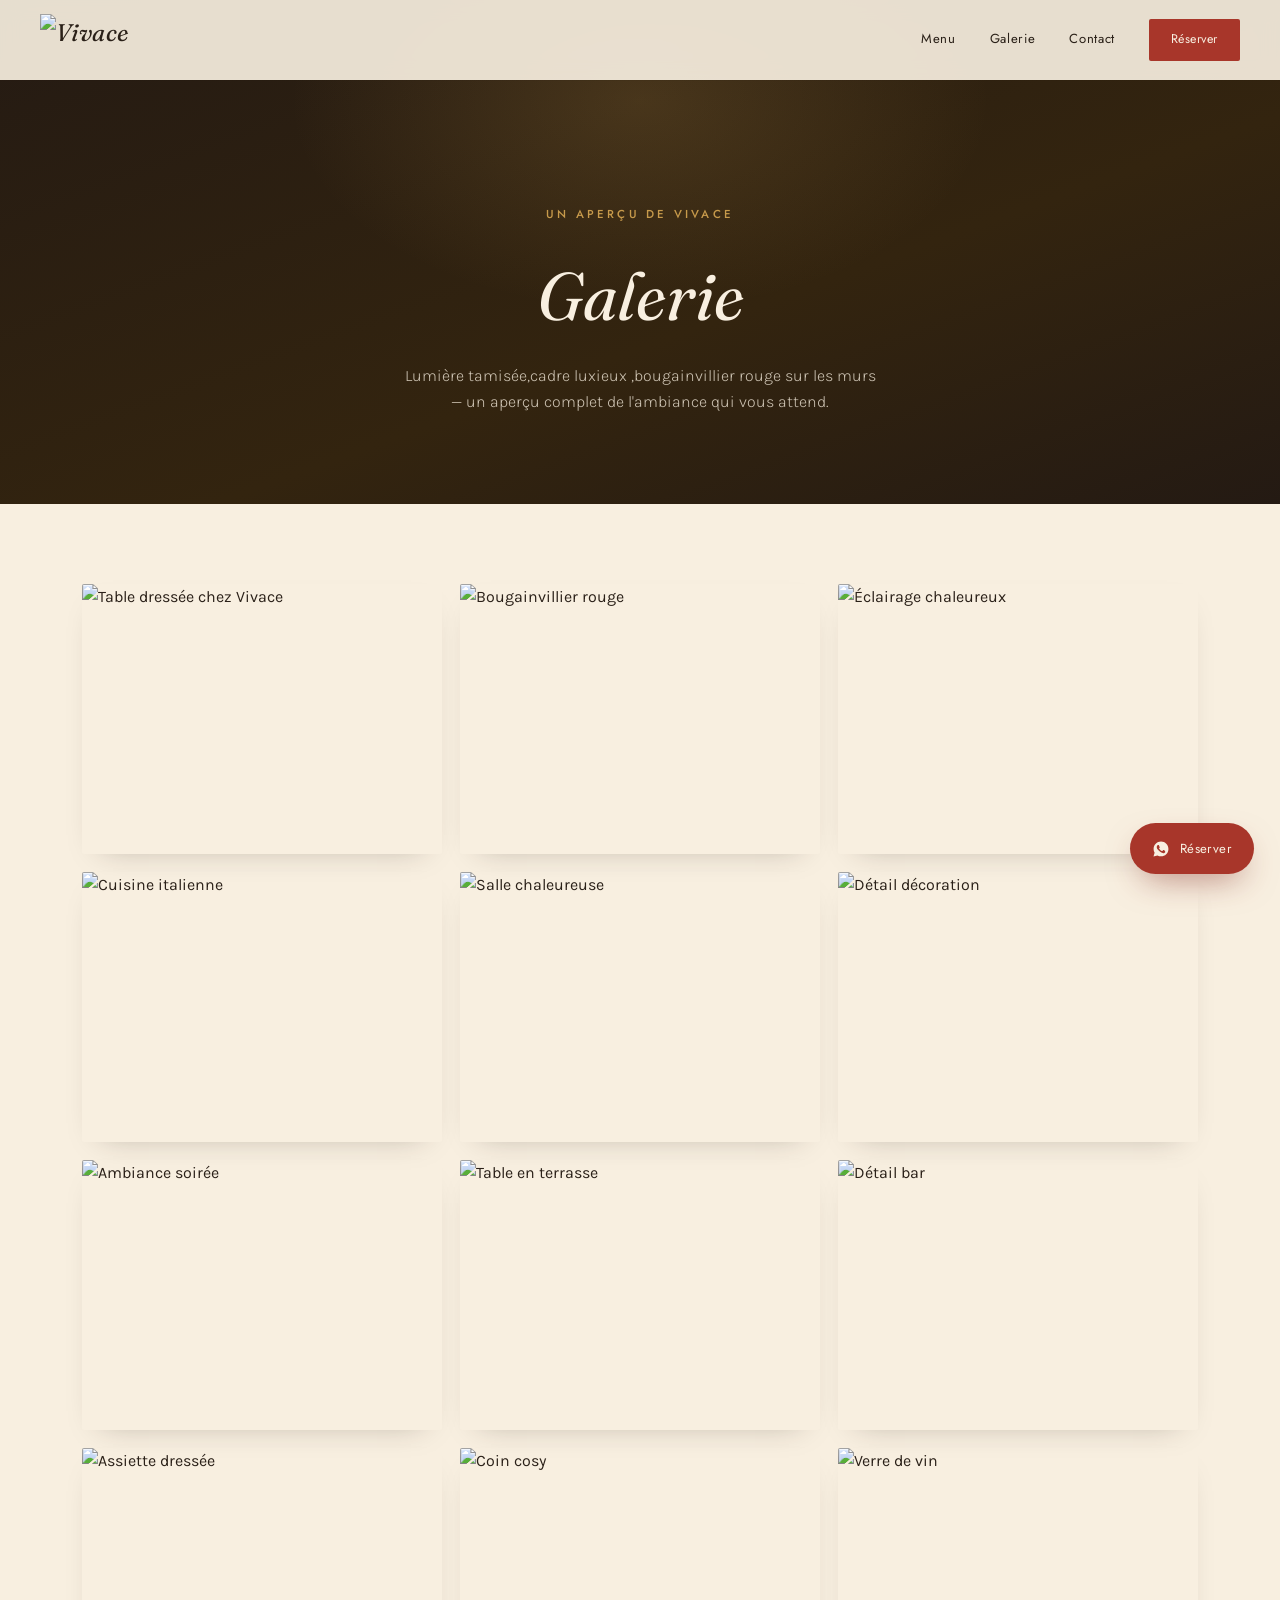
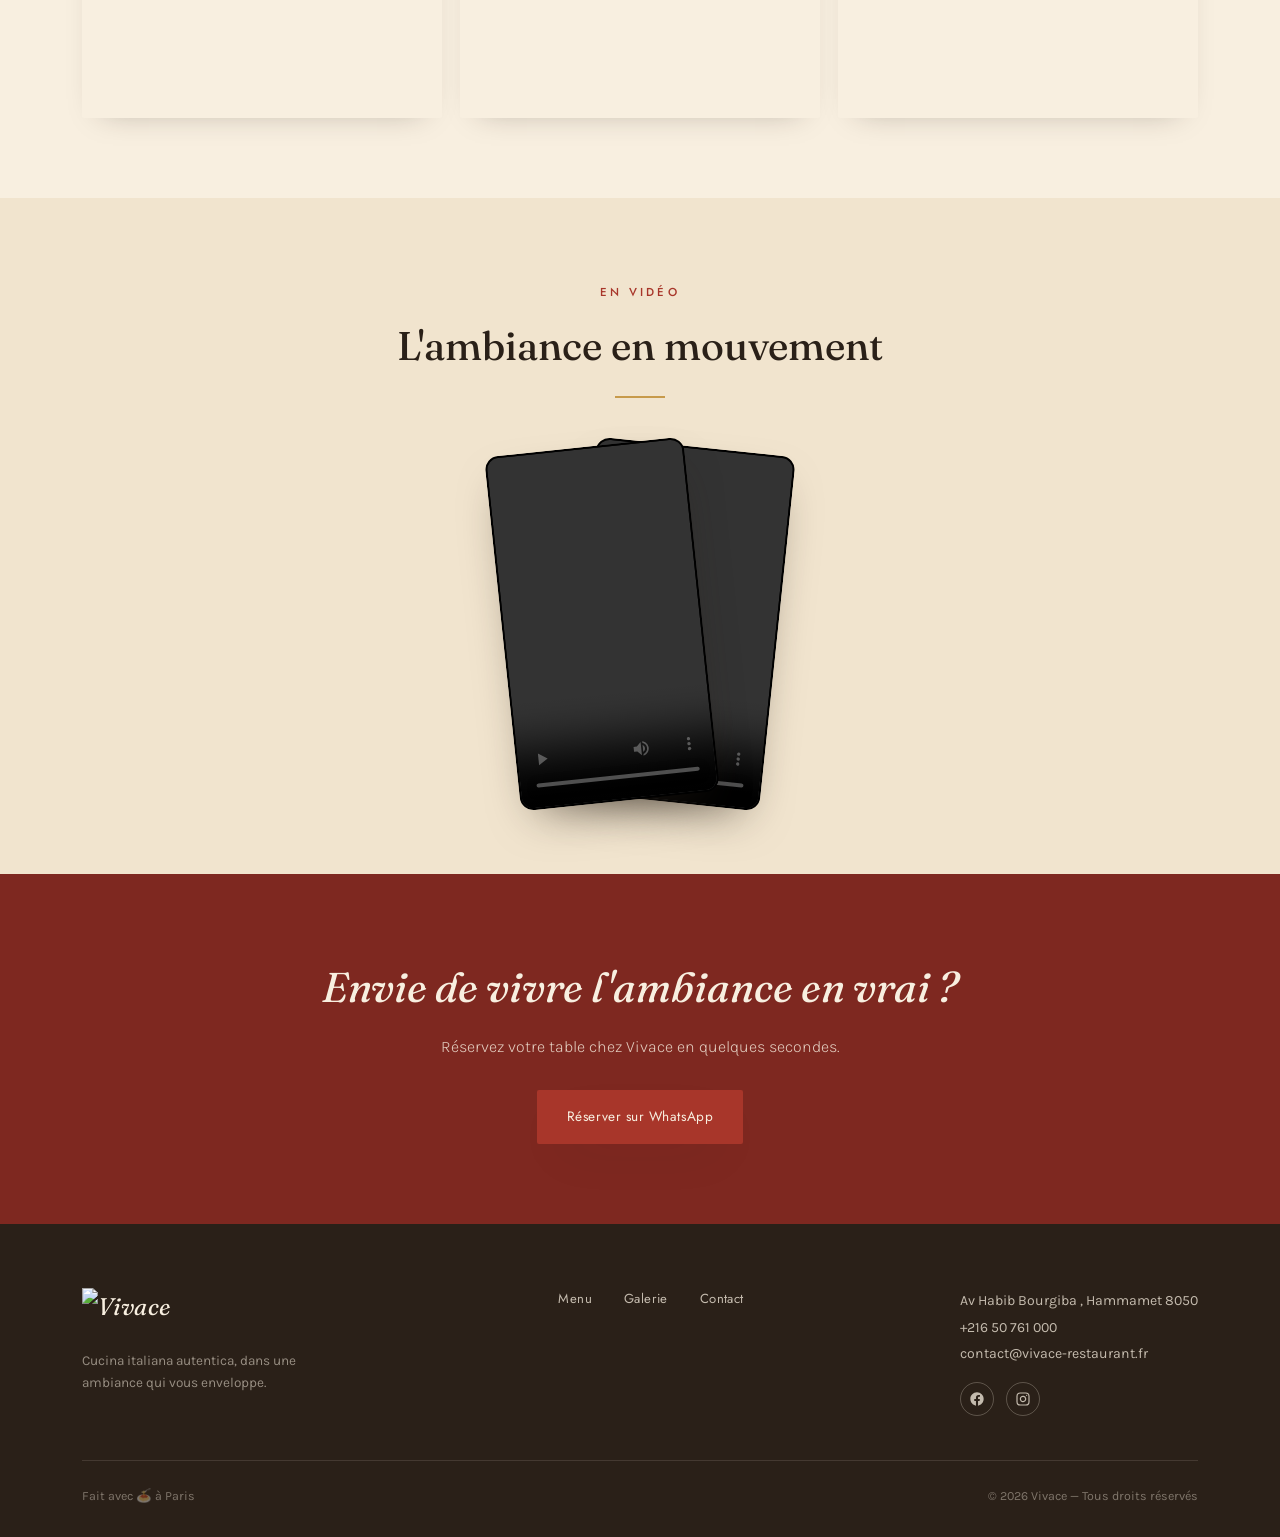
==== galerie.html @ 74b0c6d4 "fiest commit restaurant site" ====
<!DOCTYPE html>
<html lang="fr">
<head>
<meta charset="UTF-8">
<meta name="viewport" content="width=device-width, initial-scale=1.0">
<title>Galerie — Vivace | Ristorante Italiano</title>
<link rel="preconnect" href="https://fonts.googleapis.com">
<link rel="preconnect" href="https://fonts.gstatic.com" crossorigin>
<link href="https://fonts.googleapis.com/css2?family=Fraunces:ital,opsz,wght@0,9..144,300;0,9..144,450;0,9..144,600;1,9..144,400;1,9..144,500&family=Jost:wght@400;500&family=Karla:wght@400;500;700&display=swap" rel="stylesheet">
<link rel="stylesheet" href="styles.css">
</head>
<body>

<header id="siteHeader" class="scrolled">
  <a href="index.html" class="logo"><img src="vivace.png" alt="Vivace"></a>
  <nav class="links" id="navLinks">
    <a href="menu.html">Menu</a>
    <a href="index.html#galerie">Galerie</a>
    <a href="index.html#contact">Contact</a>
    <a href="https://wa.me/21650761000?text=Bonjour%2C%20je%20souhaite%20r%C3%A9server%20une%20table%20chez%20Vivace" class="btn nav-cta">Réserver</a>
  </nav>
  <button class="burger" id="burger" aria-label="Menu">☰</button>
</header>

<!-- ============ PAGE BANNER ============ -->
<section class="page-banner">
  <div class="wrap">
    <span class="eyebrow">Un aperçu de Vivace</span>
    <h1>Galerie</h1>
    <p>Lumière tamisée,cadre luxieux ,bougainvillier rouge sur les murs — un aperçu complet de l'ambiance qui vous attend.</p>
  </div>
</section>

<!-- ============ FULL GALLERY ============ -->
<section class="menu-section">
  <div class="wrap">
    <div class="full-gallery">
      <div class="g-item"><img src="photo1.jpg" alt="Table dressée chez Vivace"></div>
      <div class="g-item"><img src="photo2.jpg" alt="Bougainvillier rouge"></div>
      <div class="g-item"><img src="photo3.jpg" alt="Éclairage chaleureux"></div>
      <div class="g-item"><img src="photo4.jpg" alt="Cuisine italienne"></div>
      <div class="g-item"><img src="photo5.jpg" alt="Salle chaleureuse"></div>
      <div class="g-item"><img src="photo6.jpg" alt="Détail décoration"></div>
      <div class="g-item"><img src="photo7.jpg" alt="Ambiance soirée"></div>
      <div class="g-item"><img src="photo8.jpg" alt="Table en terrasse"></div>
      <div class="g-item"><img src="photo9.jpg" alt="Détail bar"></div>
      <div class="g-item"><img src="photo10.png" alt="Assiette dressée"></div>
      <div class="g-item"><img src="photo 11.png" alt="Coin cosy"></div>
      <div class="g-item"><img src="photo12.jpg" alt="Verre de vin"></div>
    </div>
  </div>
</section>

<!-- ============ VIDEOS ============ -->
<section class="menu-section" style="background:var(--creme-soft);">
  <div class="wrap">
    <div class="menu-section-head">
      <span class="eyebrow">En vidéo</span>
      <h2 class="serif">L'ambiance en mouvement</h2>
      <div class="divider"></div>
    </div>
    <div class="video-grid">
      <div class="video-card">
        <video src="video1.mp4" controls playsinline></video>
      </div>
      <div class="video-card">
        <video src="video2.mp4" controls playsinline></video>
      </div>
    </div>
  </div>
</section>

<!-- ============ CTA BAND ============ -->
<section class="menu-cta-band">
  <div class="wrap">
    <h2>Envie de vivre l'ambiance en vrai ?</h2>
    <p>Réservez votre table chez Vivace en quelques secondes.</p>
    <a href="https://wa.me/21650761000?text=Bonjour%2C%20je%20souhaite%20r%C3%A9server%20une%20table%20chez%20Vivace" class="btn btn-primary">Réserver sur WhatsApp</a>
  </div>
</section>

<!-- ============ FOOTER ============ -->
<footer>
  <div class="wrap">
    <div class="foot-top">
      <div>
        <a href="index.html" class="logo"><img src="vivace.png" alt="Vivace"></a>
        <p style="margin-top:14px; max-width:260px; font-size:0.85rem; opacity:0.7;">Cucina italiana autentica, dans une ambiance qui vous enveloppe.</p>
      </div>
      <nav class="foot-nav">
        <a href="menu.html">Menu</a>
        <a href="index.html#galerie">Galerie</a>
        <a href="index.html#contact">Contact</a>
      </nav>
      <div class="foot-contact">
        Av Habib Bourgiba , Hammamet 8050<br>
        +216 50 761 000<br>
        contact@vivace-restaurant.fr
        <div class="foot-social">
          <a href="https://www.facebook.com/profile.php?id=61591700709214&sk=about" target="_blank" rel="noopener" aria-label="Vivace sur Facebook">
            <svg viewBox="0 0 24 24" fill="currentColor"><path d="M22 12.06C22 6.51 17.52 2 12 2S2 6.51 2 12.06c0 5 3.66 9.15 8.44 9.94v-7.03H7.9v-2.91h2.54V9.85c0-2.5 1.49-3.89 3.77-3.89 1.09 0 2.23.2 2.23.2v2.46h-1.26c-1.24 0-1.63.77-1.63 1.56v1.88h2.78l-.44 2.91h-2.34V22c4.78-.79 8.44-4.94 8.44-9.94z"/></svg>
          </a>
          <a href="https://www.instagram.com/vivace_26?igsi=MW9xc2ZxYXVmOWd2ag%3D%3D" target="_blank" rel="noopener" aria-label="Vivace sur Instagram">
            <svg viewBox="0 0 24 24" fill="none" stroke="currentColor" stroke-width="1.8" stroke-linecap="round" stroke-linejoin="round"><rect x="3" y="3" width="18" height="18" rx="5" ry="5"></rect><path d="M16 11.37A4 4 0 1 1 12.63 8 4 4 0 0 1 16 11.37z"></path><line x1="17.5" y1="6.5" x2="17.51" y2="6.5"></line></svg>
          </a>
        </div>
      </div>
    </div>
    <div class="foot-bottom">
      <span>Fait avec 🍝 à Paris</span>
      <span>© 2026 Vivace — Tous droits réservés</span>
    </div>
  </div>
</footer>

<!-- ============ STICKY WHATSAPP ============ -->
<a href="https://wa.me/21650761000?text=Bonjour%2C%20je%20souhaite%20r%C3%A9server%20une%20table%20chez%20Vivace" class="wa-float" target="_blank">
  <svg viewBox="0 0 24 24" fill="currentColor"><path d="M12.04 2C6.58 2 2.13 6.45 2.13 11.91c0 1.75.46 3.45 1.32 4.95L2 22l5.29-1.39c1.44.79 3.06 1.2 4.71 1.2h.01c5.46 0 9.9-4.45 9.9-9.91C21.91 6.45 17.5 2 12.04 2zm5.8 14.15c-.24.68-1.4 1.31-1.94 1.39-.5.08-1.12.11-1.81-.11-.42-.13-.95-.31-1.64-.6-2.88-1.24-4.76-4.15-4.9-4.34-.14-.19-1.17-1.56-1.17-2.97 0-1.41.74-2.11 1-2.4.26-.29.57-.36.76-.36h.55c.18 0 .42-.02.65.5.24.55.82 1.94.89 2.08.07.14.11.31.02.5-.09.19-.14.31-.28.48-.14.17-.29.37-.42.5-.14.14-.28.29-.12.57.16.28.72 1.19 1.55 1.92 1.06.95 1.96 1.24 2.24 1.38.28.14.44.12.6-.07.16-.19.68-.79.86-1.06.18-.28.36-.23.6-.14.24.09 1.53.72 1.79.85.26.14.43.2.5.31.06.13.06.71-.18 1.39z"/></svg>
  Réserver
</a>

<script>
  const burger = document.getElementById('burger');
  const navLinks = document.getElementById('navLinks');
  burger.addEventListener('click', () => navLinks.classList.toggle('open'));
  navLinks.querySelectorAll('a').forEach(a => a.addEventListener('click', () => navLinks.classList.remove('open')));
</script>

</body>
</html>
---- styles.css ----
:root{
  --rouge: #A8362A;
  --rouge-deep: #7E2820;
  --creme: #F8EFE0;
  --creme-soft: #F1E4CE;
  --mousse: #565626;
  --mousse-deep: #3A3A18;
  --encre: #2A2018;
  --or: #C79A4B;
  --shadow: 0 20px 50px -25px rgba(42,32,24,0.45);
  --radius: 2px;
}

*{box-sizing:border-box; margin:0; padding:0;}
html{scroll-behavior:smooth;}
body{
  font-family:'Karla', sans-serif;
  background:var(--creme);
  color:var(--encre);
  line-height:1.6;
  overflow-x:hidden;
}
img{max-width:100%; display:block;}
a{text-decoration:none; color:inherit;}
.eyebrow{
  font-family:'Jost', sans-serif;
  font-size:0.72rem;
  letter-spacing:0.28em;
  text-transform:uppercase;
  font-weight:500;
}
h1,h2,h3,.serif{ font-family:'Fraunces', serif; font-weight:450; }
.wrap{ max-width:1180px; margin:0 auto; padding:0 32px; }

/* ---------- Buttons ---------- */
.btn{
  display:inline-flex; align-items:center; gap:10px;
  padding:16px 30px;
  font-family:'Jost', sans-serif;
  font-size:0.85rem;
  letter-spacing:0.04em;
  border-radius:var(--radius);
  transition:transform .35s ease, box-shadow .35s ease, background .35s ease;
  white-space:nowrap;
}
.btn-primary{
  background:var(--rouge);
  color:var(--creme);
  box-shadow:var(--shadow);
}
.btn-primary:hover{ background:var(--rouge-deep); transform:translateY(-2px); }
.btn-outline{
  border:1px solid rgba(248,239,224,0.55);
  color:var(--creme);
}
.btn-outline:hover{ background:rgba(248,239,224,0.12); border-color:var(--creme); }
.btn-outline.dark{ border-color:rgba(42,32,24,0.35); color:var(--encre); }
.btn-outline.dark:hover{ background:rgba(42,32,24,0.06); }
.ambiance .btn-outline.dark{
  border-color:rgba(199,154,75,0.65);
  color:var(--creme);
}
.ambiance .btn-outline.dark:hover{
  background:rgba(199,154,75,0.14);
  border-color:var(--or);
  box-shadow:0 0 20px rgba(199,154,75,0.35);
  transform:translateY(-2px);
}

/* ---------- Nav ---------- */
header{
  position:fixed; top:0; left:0; right:0; z-index:100;
  display:flex; align-items:center; justify-content:space-between;
  padding:22px 40px;
  transition:background .4s ease, padding .4s ease;
}
header.scrolled{
  background:rgba(248,239,224,0.92);
  backdrop-filter:blur(10px);
  padding:14px 40px;
  box-shadow:0 1px 0 rgba(42,32,24,0.08);
}
.logo{
  font-family:'Fraunces', serif; font-style:italic; font-size:1.5rem;
  color:var(--creme); letter-spacing:0.02em;
  transition:color .4s ease;
  display:flex; align-items:center;
}
.logo img{
  height:52px; width:auto; max-width:180px; display:block;
  transition:filter .4s ease;
}
.logo:hover img{
  filter:drop-shadow(0 0 6px rgba(199,154,75,0.85)) drop-shadow(0 0 16px rgba(199,154,75,0.55));
}
footer .logo img{ height:48px; max-width:180px; }
header.scrolled .logo{ color:var(--encre); }
nav.links{ display:flex; gap:34px; align-items:center; }
nav.links a:not(.btn){
  font-family:'Jost', sans-serif; font-size:0.82rem; letter-spacing:0.05em;
  color:var(--creme); position:relative; padding-bottom:4px;
  transition:color .4s ease;
}
header.scrolled nav.links a:not(.btn){ color:var(--encre); }
nav.links a:not(.btn)::after{
  content:''; position:absolute; left:0; bottom:0; width:0; height:1px;
  background:currentColor; transition:width .3s ease;
}
nav.links a:not(.btn):hover::after{ width:100%; }
.nav-cta{
  background:var(--rouge); color:var(--creme) !important;
  padding:11px 22px; border-radius:var(--radius); font-size:0.78rem !important;
}
.nav-cta::after{ display:none; }
.burger{ display:none; }

/* ---------- Hero ---------- */
.hero{
  position:relative; height:100vh; min-height:640px;
  display:flex; align-items:center; justify-content:center;
  overflow:hidden;
}
.hero video, .hero .video-fallback{
  position:absolute; inset:0; width:100%; height:100%; object-fit:cover;
}
.hero .video-fallback{
  background:
    radial-gradient(ellipse at 30% 30%, rgba(199,154,75,0.25), transparent 55%),
    linear-gradient(120deg, #241a13, #382519 55%, #241a13);
}

/* ---------- Pasta pan animation ---------- */
.pasta-scene{
  position:absolute; inset:0; display:flex; align-items:center; justify-content:center;
  overflow:hidden;
}
.pasta-scene svg{
  width:min(115vh, 148vw); height:min(115vh, 148vw);
  filter:drop-shadow(0 40px 70px rgba(0,0,0,0.55));
}
.pan-toss{ transform-origin:50% 52%; animation:panToss 3.6s ease-in-out infinite; }
@keyframes panToss{
  0%,100%{ transform:rotate(0deg) translateY(0); }
  25%{ transform:rotate(-1.1deg) translateY(-3px); }
  50%{ transform:rotate(0.4deg) translateY(1px); }
  75%{ transform:rotate(-0.6deg) translateY(-2px); }
}
.sauce-swirl{ transform-origin:50% 50%; animation:sauceSpin 18s linear infinite; }
@keyframes sauceSpin{ from{ transform:rotate(0deg);} to{ transform:rotate(360deg);} }
.noodle{ transform-origin:50% 50%; }
.noodle-1{ animation:noodleDrift 4.2s ease-in-out infinite; }
.noodle-2{ animation:noodleDrift 4.8s ease-in-out infinite reverse; }
.noodle-3{ animation:noodleDrift 5.4s ease-in-out infinite; }
.noodle-4{ animation:noodleDrift 4s ease-in-out infinite reverse; }
@keyframes noodleDrift{
  0%,100%{ transform:translate(0,0) rotate(0deg); }
  50%{ transform:translate(2px,-3px) rotate(2deg); }
}
.basil{ animation:basilSway 3.2s ease-in-out infinite; transform-origin:center; }
@keyframes basilSway{ 0%,100%{ transform:rotate(0deg);} 50%{ transform:rotate(4deg);} }
.steam{ opacity:0; animation:steamRise 3.6s ease-in infinite; }
.steam-a{ animation-delay:0s; }
.steam-b{ animation-delay:1.1s; }
.steam-c{ animation-delay:2.2s; }
.steam-d{ animation-delay:0.6s; }
@keyframes steamRise{
  0%{ opacity:0; transform:translateY(0) scale(1); }
  15%{ opacity:0.5; }
  75%{ opacity:0.22; }
  100%{ opacity:0; transform:translateY(-120px) scale(1.5); }
}
.steam-glow{ animation:steamGlowPulse 3.6s ease-in-out infinite; }
@keyframes steamGlowPulse{ 0%,100%{ opacity:0.5;} 50%{ opacity:0.85;} }
.grain{
  position:absolute; inset:0;
  background-image:url("data:image/svg+xml,%3Csvg xmlns='http://www.w3.org/2000/svg' width='140' height='140'%3E%3Cfilter id='n'%3E%3CfeTurbulence type='fractalNoise' baseFrequency='0.9' numOctaves='2' stitchTiles='stitch'/%3E%3C/filter%3E%3Crect width='100%25' height='100%25' filter='url(%23n)' opacity='0.35'/%3E%3C/svg%3E");
  opacity:0.18; mix-blend-mode:overlay; pointer-events:none;
  animation:grain 1.4s steps(4) infinite;
}
@keyframes grain{
  0%,100%{ transform:translate(0,0); } 25%{ transform:translate(-1%,1%); }
  50%{ transform:translate(1%,-1%); } 75%{ transform:translate(-1%,-1%); }
}
.hero-overlay{
  position:absolute; inset:0;
  background:linear-gradient(180deg, rgba(42,32,24,0.55) 0%, rgba(42,32,24,0.35) 40%, rgba(42,32,24,0.75) 100%);
}
.glow{
  position:absolute; inset:0; pointer-events:none;
  background:radial-gradient(600px 400px at 50% 45%, rgba(199,154,75,0.22), transparent 70%);
  animation:breathe 6s ease-in-out infinite;
}
@keyframes breathe{
  0%,100%{ opacity:0.6; } 50%{ opacity:1; }
}
.hero-content{
  position:relative; z-index:2; text-align:center; color:var(--creme);
  padding:0 24px; max-width:720px;
}
.hero-content .eyebrow{
  color:var(--or); margin-bottom:22px; display:inline-block;
  border-top:1px solid rgba(199,154,75,0.5); border-bottom:1px solid rgba(199,154,75,0.5);
  padding:8px 18px;
}
.hero-content h1{
  font-size:clamp(3.4rem, 9vw, 6.2rem);
  font-style:italic; font-weight:400;
  line-height:0.95; margin-bottom:24px;
}
.hero-content p{
  font-size:1.08rem; font-weight:300; color:rgba(248,239,224,0.88);
  margin-bottom:38px; max-width:480px; margin-left:auto; margin-right:auto;
}
.hero-actions{ display:flex; gap:16px; justify-content:center; flex-wrap:wrap; }
.scroll-cue{
  position:absolute; bottom:34px; left:50%; transform:translateX(-50%);
  z-index:2; color:var(--creme); opacity:0.75;
  display:flex; flex-direction:column; align-items:center; gap:8px;
}
.scroll-cue .line{ width:1px; height:34px; background:currentColor; animation:pulseLine 2s ease-in-out infinite; }
@keyframes pulseLine{ 0%,100%{ opacity:0.3;} 50%{ opacity:1;} }

/* ---------- Section shell ---------- */
section{ padding:120px 0; position:relative; }
.reveal{ opacity:0; transform:translateY(28px); transition:opacity .9s ease, transform .9s ease; }
.reveal.in{ opacity:1; transform:translateY(0); }

.kicker{ color:var(--rouge); margin-bottom:16px; }
.kicker.on-dark{ color:var(--or); }
h2.section-title{ font-size:clamp(2rem, 4vw, 2.9rem); font-weight:450; max-width:640px; }

.vine-divider{ width:100%; display:flex; justify-content:center; margin:0; }
.vine-divider svg{ width:140px; height:34px; }

/* ---------- Intro ---------- */
.intro{
  display:grid; grid-template-columns:1.1fr 0.9fr; gap:80px; align-items:center;
}
.intro-text p{ font-size:1.18rem; font-weight:300; line-height:1.75; color:#4a3d30; margin-top:22px; }
.intro-rule{ width:64px; height:3px; background:var(--rouge); margin-top:26px; border-radius:2px; }
.intro-photo{
  position:relative; border-radius:var(--radius); overflow:hidden; box-shadow:var(--shadow);
  aspect-ratio:4/5;
}
.intro-photo img{ width:100%; height:100%; object-fit:cover; }

/* ---------- Dishes ---------- */
.dishes{ background:var(--creme-soft); }
.dishes-head{ display:flex; justify-content:space-between; align-items:flex-end; gap:24px; flex-wrap:wrap; margin-bottom:56px; }
.dishes-head p{ max-width:360px; color:#5a4c3c; font-size:1rem; }
.dish-grid{ display:grid; grid-template-columns:repeat(4,1fr); gap:26px; }
.dish-card{
  background:var(--creme); border-radius:var(--radius); overflow:hidden;
  box-shadow:0 12px 30px -18px rgba(42,32,24,0.35);
  transition:transform .4s ease, box-shadow .4s ease;
}
.dish-card:hover{ transform:translateY(-6px); box-shadow:0 22px 40px -18px rgba(42,32,24,0.4); }
.dish-card .ph{ aspect-ratio:1/1; overflow:hidden; }
.dish-card .ph img{ width:100%; height:100%; object-fit:cover; transition:transform .6s ease; }
.dish-card:hover .ph img{ transform:scale(1.06); }
.dish-card .info{ padding:20px 20px 24px; }
.dish-tag{
  font-family:'Jost'; font-size:0.66rem; letter-spacing:0.15em; text-transform:uppercase;
  color:var(--mousse); margin-bottom:8px; display:block;
}
.dish-card h3{ font-size:1.25rem; font-weight:500; margin-bottom:6px; }
.dish-card .desc{ font-size:0.88rem; color:#6b5c4b; font-weight:300; margin-bottom:10px; }
.dish-price{ font-family:'Jost'; font-size:0.85rem; color:var(--rouge); }
.dishes-more{ margin-top:44px; text-align:center; }
.dishes-more a{
  font-family:'Jost'; font-size:0.9rem; letter-spacing:0.03em; color:var(--rouge);
  border-bottom:1px solid var(--rouge); padding-bottom:4px;
}

/* ---------- Ambiance ---------- */
.ambiance{ background:var(--mousse-deep); color:var(--creme); }
.amb-head{ text-align:center; max-width:600px; margin:0 auto 56px; }
.amb-head p{ color:rgba(248,239,224,0.8); font-weight:300; margin-top:14px; font-size:1.05rem; }
.amb-grid{
  display:grid; grid-template-columns:repeat(6,1fr); grid-auto-rows:110px; gap:14px;
}
.amb-grid .cell{ border-radius:var(--radius); overflow:hidden; width:100%; height:100%; }
.amb-grid .cell img{ width:100%; height:100%; object-fit:cover; filter:saturate(1.05) contrast(1.02); transition:transform .6s ease; }
.amb-grid .cell:hover img{ transform:scale(1.08); }
.c1 { grid-column: 1 / 3; grid-row: 1 / 3; }
.c2 { grid-column: 3 / 5; grid-row: 1 / 2; }
.c3 { grid-column: 5 / 7; grid-row: 1 / 2; }
.c4 { grid-column: 3 / 4; grid-row: 2 / 3; }
.c5 { grid-column: 4 / 6; grid-row: 2 / 3; }
.c6 { grid-column: 6 / 7; grid-row: 2 / 3; }

/* ---------- Story teaser ---------- */
.story{ display:grid; grid-template-columns:0.55fr 1fr; gap:64px; align-items:center; }
.story-photo{
  width:180px; height:180px; border-radius:50%; overflow:hidden; box-shadow:var(--shadow);
  border:6px solid var(--creme-soft);
}
.story-photo img{ width:100%; height:100%; object-fit:cover; }
blockquote{
  font-family:'Fraunces'; font-style:italic; font-weight:400;
  font-size:clamp(1.4rem, 2.6vw, 1.9rem); line-height:1.5; color:var(--encre);
}
blockquote::before{ content:'"'; color:var(--rouge); }
blockquote::after{ content:'"'; color:var(--rouge); }
.story cite{ display:block; margin-top:20px; font-style:normal; font-family:'Jost'; font-size:0.82rem; letter-spacing:0.04em; color:#6b5c4b; }
.story-cta{ margin-top:26px; }

/* ---------- Testimonials ---------- */
.testimonials{ background:var(--creme-soft); }
.t-grid{ display:grid; grid-template-columns:repeat(3,1fr); gap:26px; }
.t-card{
  background:var(--creme); padding:32px 28px; border-radius:var(--radius);
  box-shadow:0 12px 30px -20px rgba(42,32,24,0.3);
}
.t-card .mark{ font-family:'Fraunces'; font-style:italic; font-size:2.2rem; color:var(--rouge); line-height:0.5; display:block; margin-bottom:14px; }
.t-card p{ font-weight:300; font-size:0.98rem; color:#4a3d30; margin-bottom:16px; }
.t-stars{ color:var(--or); letter-spacing:2px; font-size:0.85rem; margin-bottom:6px; }
.t-name{ font-family:'Jost'; font-size:0.78rem; letter-spacing:0.03em; color:#6b5c4b; }

/* ---------- Location / final CTA ---------- */
.location{ background:var(--rouge-deep); color:var(--creme); }
.loc-grid{ display:grid; grid-template-columns:1fr 1fr; gap:70px; align-items:center; }
.loc-map{
  aspect-ratio:4/3; border-radius:var(--radius); overflow:hidden; box-shadow:var(--shadow);
  background:linear-gradient(135deg, #5a2a22, #3a1a15);
  display:flex; align-items:center; justify-content:center;
  color:rgba(248,239,224,0.5); font-family:'Jost'; font-size:0.85rem; letter-spacing:0.05em;
}
.loc-map a{ display:block; width:100%; height:100%; }
.loc-map img{ width:100%; height:100%; object-fit:cover; display:block; transition:transform .5s ease; }
.loc-map a:hover img{ transform:scale(1.05); }
.hours-list{ margin:24px 0 32px; }
.hours-list div{
  display:flex; justify-content:space-between; padding:10px 0;
  border-bottom:1px solid rgba(248,239,224,0.15); font-size:0.95rem; max-width:340px;
}
.loc-addr{ font-weight:300; opacity:0.9; margin-bottom:4px; }

/* ---------- Footer ---------- */
footer{ background:var(--encre); color:rgba(248,239,224,0.75); padding:64px 0 30px; }
.foot-top{ display:flex; justify-content:space-between; flex-wrap:wrap; gap:40px; padding-bottom:44px; border-bottom:1px solid rgba(248,239,224,0.12); }
footer .logo{ color:var(--creme); }
.foot-nav{ display:flex; gap:32px; flex-wrap:wrap; }
.foot-nav a{ font-family:'Jost'; font-size:0.82rem; letter-spacing:0.03em; }
.foot-nav a:hover{ color:var(--or); }
.foot-contact{ font-size:0.88rem; line-height:1.9; }
.foot-social{ display:flex; gap:12px; margin-top:14px; }
.foot-social a{
  display:inline-flex; align-items:center; justify-content:center;
  width:34px; height:34px; border-radius:50%;
  border:1px solid rgba(248,239,224,0.25);
  color:rgba(248,239,224,0.75);
  transition:all .3s ease;
}
.foot-social a:hover{
  color:var(--creme); border-color:var(--or);
  background:rgba(199,154,75,0.14); transform:translateY(-2px);
}
.foot-social svg{ width:16px; height:16px; }
.foot-bottom{ display:flex; justify-content:space-between; align-items:center; padding-top:26px; font-size:0.78rem; opacity:0.55; flex-wrap:wrap; gap:10px; }

/* ---------- Sticky WhatsApp ---------- */
.wa-float{
  position:fixed; bottom:26px; right:26px; z-index:200;
  display:flex; align-items:center; gap:10px;
  background:var(--rouge); color:var(--creme); padding:15px 22px;
  border-radius:40px; box-shadow:0 14px 34px -12px rgba(126,40,32,0.6);
  font-family:'Jost'; font-size:0.82rem; letter-spacing:0.03em;
  transition:transform .3s ease, background .3s ease;
}
.wa-float:hover{ transform:translateY(-3px); background:var(--rouge-deep); }
.wa-float svg{ width:18px; height:18px; flex-shrink:0; }

/* ---------- Responsive ---------- */
@media (max-width:980px){
  .intro, .story, .loc-grid{ grid-template-columns:1fr; gap:40px; }
  .story-photo{ margin:0 auto; }
  .story{ text-align:center; }
  .dish-grid{ grid-template-columns:repeat(2,1fr); }
  .t-grid{ grid-template-columns:1fr; }
  .amb-grid{ grid-template-columns:repeat(3,1fr); grid-auto-rows:100px; }
  .c1{ grid-column:1/3; grid-row:1/3; } .c2{ grid-column:3/4; grid-row:1/2; }
  .c3{ grid-column:3/4; grid-row:2/3; } .c4{ grid-column:1/2; grid-row:3/4; }
  .c5{ grid-column:2/4; grid-row:3/4; } .c6,.c7{ display:none; }
}
@media (max-width:720px){
  nav.links{ position:fixed; top:0; right:0; height:100vh; width:78%; max-width:320px;
    background:var(--encre); flex-direction:column; justify-content:center; gap:30px;
    transform:translateX(100%); transition:transform .4s ease; padding:40px; }
  nav.links.open{ transform:translateX(0); }
  nav.links a:not(.btn){ color:var(--creme); font-size:1rem; }
  header.scrolled nav.links a:not(.btn){ color:var(--creme); }
  .burger{ display:block; z-index:110; background:none; border:0; color:var(--creme); font-size:1.6rem; cursor:pointer; }
  header.scrolled .burger{ color:var(--encre); }
  .dish-grid{ grid-template-columns:1fr 1fr; }
  section{ padding:80px 0; }
  .wrap{ padding:0 22px; }
}

/* ---------- Menu page ---------- */
.page-banner{
  position:relative; padding:200px 0 90px; text-align:center;
  background:linear-gradient(160deg, #241a13, #33240f 60%, #241a13);
  color:var(--creme);
}
.page-banner::before{
  content:''; position:absolute; inset:0;
  background:radial-gradient(500px 300px at 50% 20%, rgba(199,154,75,0.18), transparent 70%);
}
.page-banner .eyebrow{ color:var(--or); }
.page-banner h1{
  font-size:clamp(2.6rem, 6vw, 4.2rem); font-style:italic; font-weight:400; margin:16px 0 14px;
  position:relative;
}
.page-banner p{ color:rgba(248,239,224,0.78); font-weight:300; max-width:480px; margin:0 auto; position:relative; }

.menu-tabs{
  position:sticky; top:0; z-index:50; background:var(--creme);
  border-bottom:1px solid rgba(42,32,24,0.08);
  display:flex; justify-content:center; gap:8px; flex-wrap:wrap;
  padding:18px 24px; box-shadow:0 8px 24px -18px rgba(42,32,24,0.3);
}
.menu-tabs a{
  font-family:'Jost'; font-size:0.78rem; letter-spacing:0.06em; text-transform:uppercase;
  padding:9px 18px; border-radius:30px; color:#6b5c4b;
  border:1px solid transparent; transition:all .3s ease;
}
.menu-tabs a:hover{ color:var(--rouge); }
.menu-tabs a.active{ background:var(--rouge); color:var(--creme); }

.menu-section{ padding:80px 0; scroll-margin-top:100px; }
.menu-section:nth-child(even){ background:var(--creme-soft); }
.menu-section-head{ text-align:center; margin-bottom:56px; }
.menu-section-head .eyebrow{ color:var(--rouge); }
.menu-section-head h2{ font-size:clamp(1.8rem,3.4vw,2.5rem); margin-top:10px; }
.menu-section-head .divider{ width:50px; height:2px; background:var(--or); margin:18px auto 0; }

.menu-list{ max-width:760px; margin:0 auto; display:flex; flex-direction:column; gap:6px; }
.menu-item{
  display:flex; justify-content:space-between; align-items:baseline; gap:20px;
  padding:22px 8px; border-bottom:1px dashed rgba(42,32,24,0.15);
}
.menu-item-left{ max-width:520px; }
.menu-item-name{ font-family:'Fraunces'; font-size:1.2rem; font-weight:500; }
.menu-item-name .tag{
  font-family:'Jost'; font-size:0.6rem; letter-spacing:0.08em; text-transform:uppercase;
  color:var(--mousse); border:1px solid var(--mousse); border-radius:20px;
  padding:2px 8px; margin-left:10px; vertical-align:middle;
}
.menu-item-desc{ font-size:0.9rem; color:#6b5c4b; font-weight:300; margin-top:4px; }
.menu-item-price{
  font-family:'Jost'; font-size:1rem; color:var(--rouge); white-space:nowrap;
}

.menu-cta-band{
  background:var(--rouge-deep); color:var(--creme); text-align:center; padding:80px 0;
}
.menu-cta-band h2{ font-size:clamp(1.8rem,3.6vw,2.6rem); margin-bottom:14px; font-style:italic; }
.menu-cta-band p{ color:rgba(248,239,224,0.82); margin-bottom:30px; font-weight:300; }

@media (max-width:600px){
  .menu-item{ flex-direction:column; gap:4px; }
  .page-banner{ padding:150px 0 70px; }
  .menu-section{ scroll-margin-top:130px; }
}

/* ---------- Galerie page ---------- */
.full-gallery{
  display:grid; grid-template-columns:repeat(3,1fr); gap:18px;
}
.full-gallery .g-item{
  border-radius:var(--radius); overflow:hidden; aspect-ratio:4/3;
  box-shadow:0 12px 30px -20px rgba(42,32,24,0.35);
}
.full-gallery .g-item img{
  width:100%; height:100%; object-fit:cover; transition:transform .6s ease;
}
.full-gallery .g-item:hover img{ transform:scale(1.08); }
@media (max-width:900px){
  .full-gallery{ grid-template-columns:repeat(2,1fr); }
}
@media (max-width:560px){
  .full-gallery{ grid-template-columns:1fr; }
}

/* ---------- Videos ---------- */
.video-grid{
  position:relative;
  display:flex; justify-content:center; align-items:center;
  height:340px; max-width:100%; margin:0 auto;
}
.video-card{
  position:absolute;
  width: 200px; aspect-ratio:9/16;
  border-radius:14px; overflow:hidden; background:#000;
  box-shadow:0 20px 45px -18px rgba(42,32,24,0.55);
  border:2px solid transparent;
  transition:transform .4s ease, border-color .4s ease;
}
.video-card:nth-child(1){
  z-index:2;
  transform:translateX(-38px) rotate(-6deg);
}
.video-card:nth-child(2){
  z-index:1;
  transform:translateX(38px) rotate(6deg);
}
.video-card:hover{
  z-index:3;
  transform:translateY(-10px) scale(1.06) rotate(0deg);
  border-color:var(--or);
}
.video-card video{
  width:100%; height:100%; object-fit:cover; display:block;
}
@media (max-width:600px){
  .video-grid{ height:260px; }
  .video-card{ width:112px; }
  .video-card:nth-child(1){ transform:translateX(-26px) rotate(-6deg); }
  .video-card:nth-child(2){ transform:translateX(26px) rotate(6deg); }
}

/* ---------- Language Switcher ---------- */
.lang-switcher{
  position:relative;
  display:inline-flex;
  align-items:center;
  z-index:60;
}
.lang-btn{
  display:flex; align-items:center; gap:12px;
  background:rgba(42,32,24,0.06);
  border:1px solid rgba(42,32,24,0.12);
  border-radius:30px;
  padding:9px 23px;
  font-family:'Jost', sans-serif;
  font-size:0.78rem;
  letter-spacing:0.04em;
  color:var(--encre);
  cursor:pointer;
  transition:all .3s ease;
  white-space:nowrap;
  margin-bottom: 5px;
}
.lang-btn:hover{
  background:rgba(42,32,24,0.1);
  border-color:rgba(42,32,24,0.2);
}
.lang-btn .lang-icon{
  width:18px; height:18px; flex-shrink:0; opacity:0.65;
}
.lang-btn .lang-arrow{
  width:10px; height:10px; flex-shrink:0; opacity:0.5;
  transition:transform .3s ease;
}
.lang-switcher.open .lang-btn .lang-arrow{
  transform:rotate(180deg);
}
.lang-dropdown{
  position:absolute;
  top:calc(100% + 8px);
  right:0;
  background:var(--creme);
  border:1px solid rgba(42,32,24,0.1);
  border-radius:10px;
  box-shadow:0 16px 40px -14px rgba(42,32,24,0.3);
  min-width:180px;
  opacity:0;
  visibility:hidden;
  transform:translateY(-6px);
  transition:all .25s ease;
  overflow:visible;
}
.lang-switcher.open .lang-dropdown{
  opacity:1;
  visibility:visible;
  transform:translateY(0);

}
.lang-option{
  display:flex; align-items:center; gap:12px;
  padding:12px 18px;
  font-family:'Jost', sans-serif;
  font-size:0.82rem;
  letter-spacing:0.03em;
  color:var(--encre);
  cursor:pointer;
  transition:background .2s ease;
  border:none;
  background:none;
  width:100%;
  text-align:left;
}
.lang-option:hover{
  background:rgba(42,32,24,0.05);
}
.lang-option.active{
  color:var(--rouge);
  font-weight:500;
}
.lang-option .lang-flag{
  font-size:1.1rem;
}
.lang-option + .lang-option{
  border-top:1px solid rgba(42,32,24,0.06);
}

/* Position in banner */
.banner-lang{
  display:flex;
  justify-content:center;
  margin-top:14px;
  margin-bottom: 30px;
}
.banner-lang .lang-btn{
  background:rgba(248,239,224,0.1);
  border-color:rgba(248,239,224,0.25);
  color:var(--creme);
}
.banner-lang .lang-btn:hover{
  background:rgba(248,239,224,0.18);
  border-color:rgba(248,239,224,0.4);
}
.banner-lang .lang-dropdown{
  background:var(--encre);
  border-color:rgba(248,239,224,0.12);
  left:50%;
  right:auto;
  transform:translateX(-50%) translateY(-6px);
}
.banner-lang .lang-switcher.open .lang-dropdown{
  transform:translateX(-50%) translateY(0);
}
.banner-lang .lang-option{
  color:rgba(248,239,224,0.85);
}
.banner-lang .lang-option:hover{
  background:rgba(248,239,224,0.08);
}
.banner-lang .lang-option.active{
  color:var(--or);
}
.banner-lang .lang-option + .lang-option{
  border-top-color:rgba(248,239,224,0.08);
}

/* RTL support for Arabic */
[dir="rtl"] .menu-item{
  flex-direction:row-reverse;
}
[dir="rtl"] .menu-item-left{
  text-align:right;
}
[dir="rtl"] .menu-item-name .tag{
  margin-left:0;
  margin-right:10px;
}
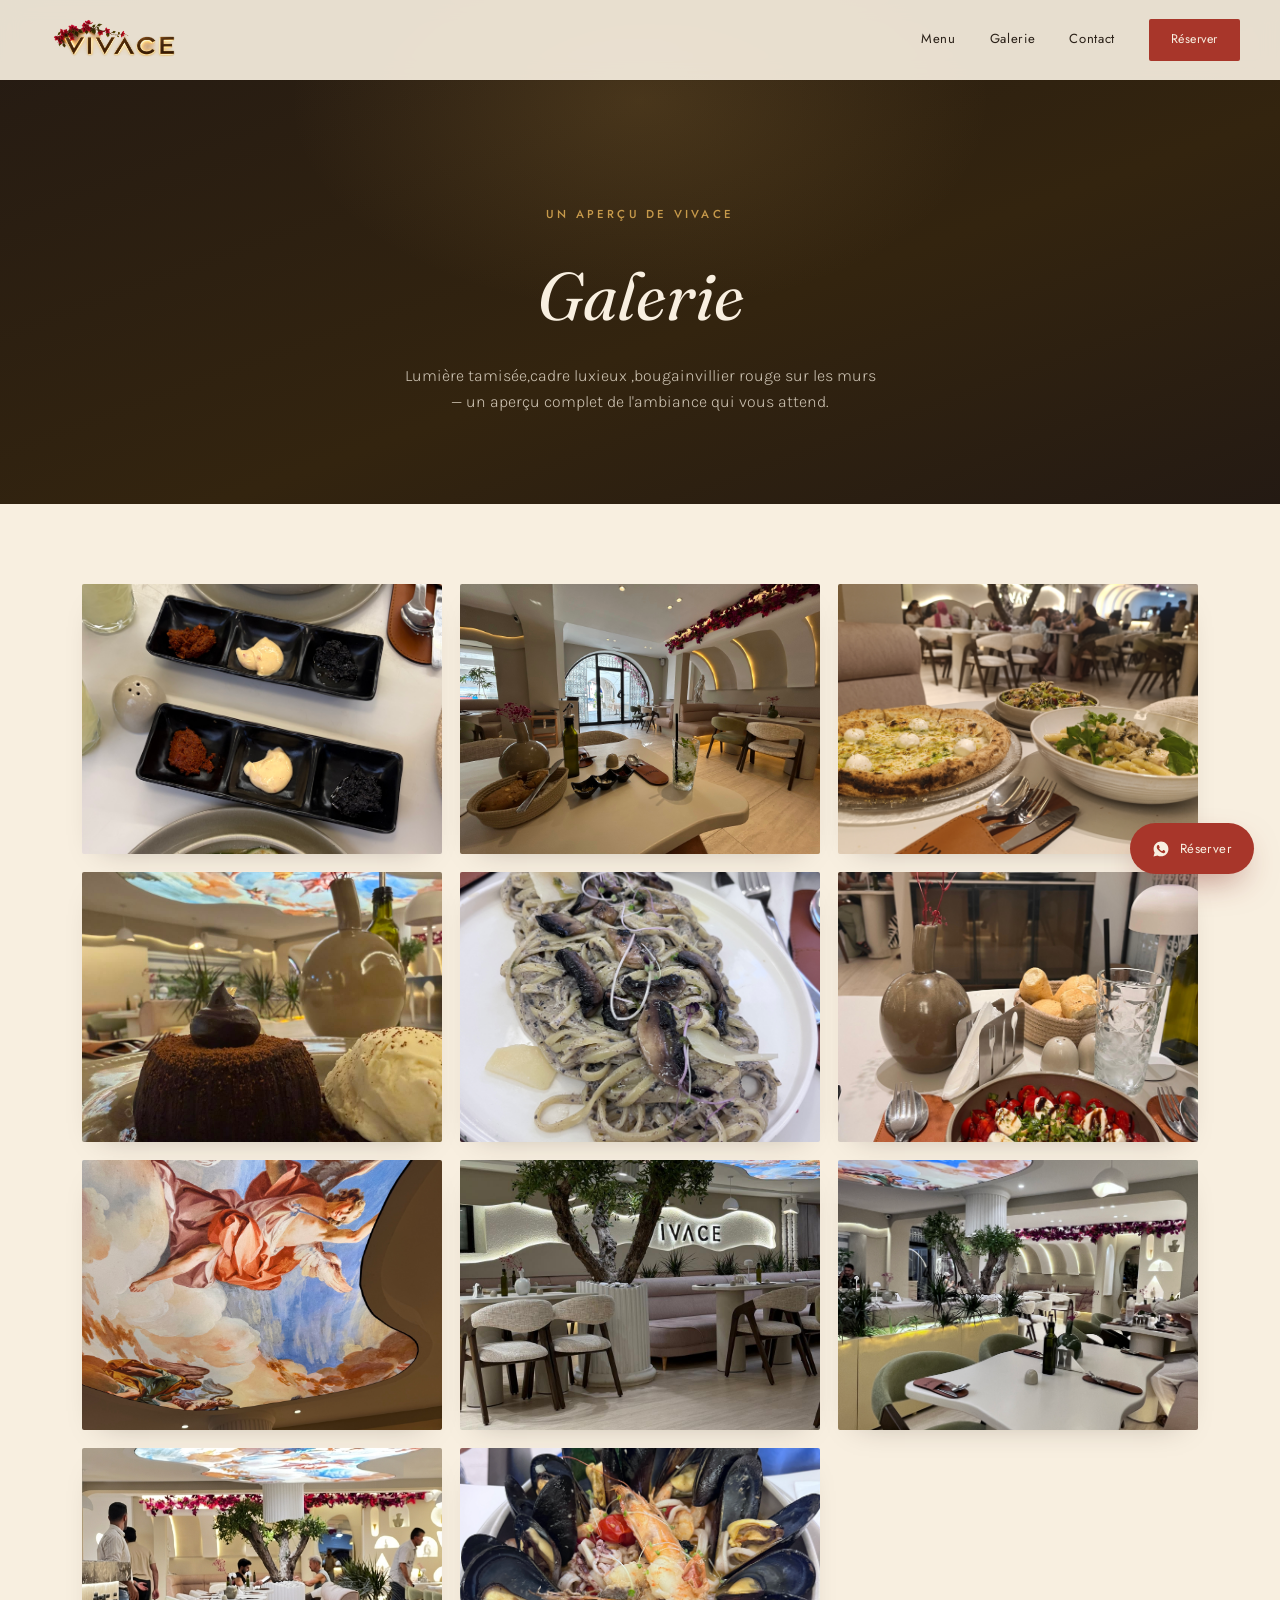
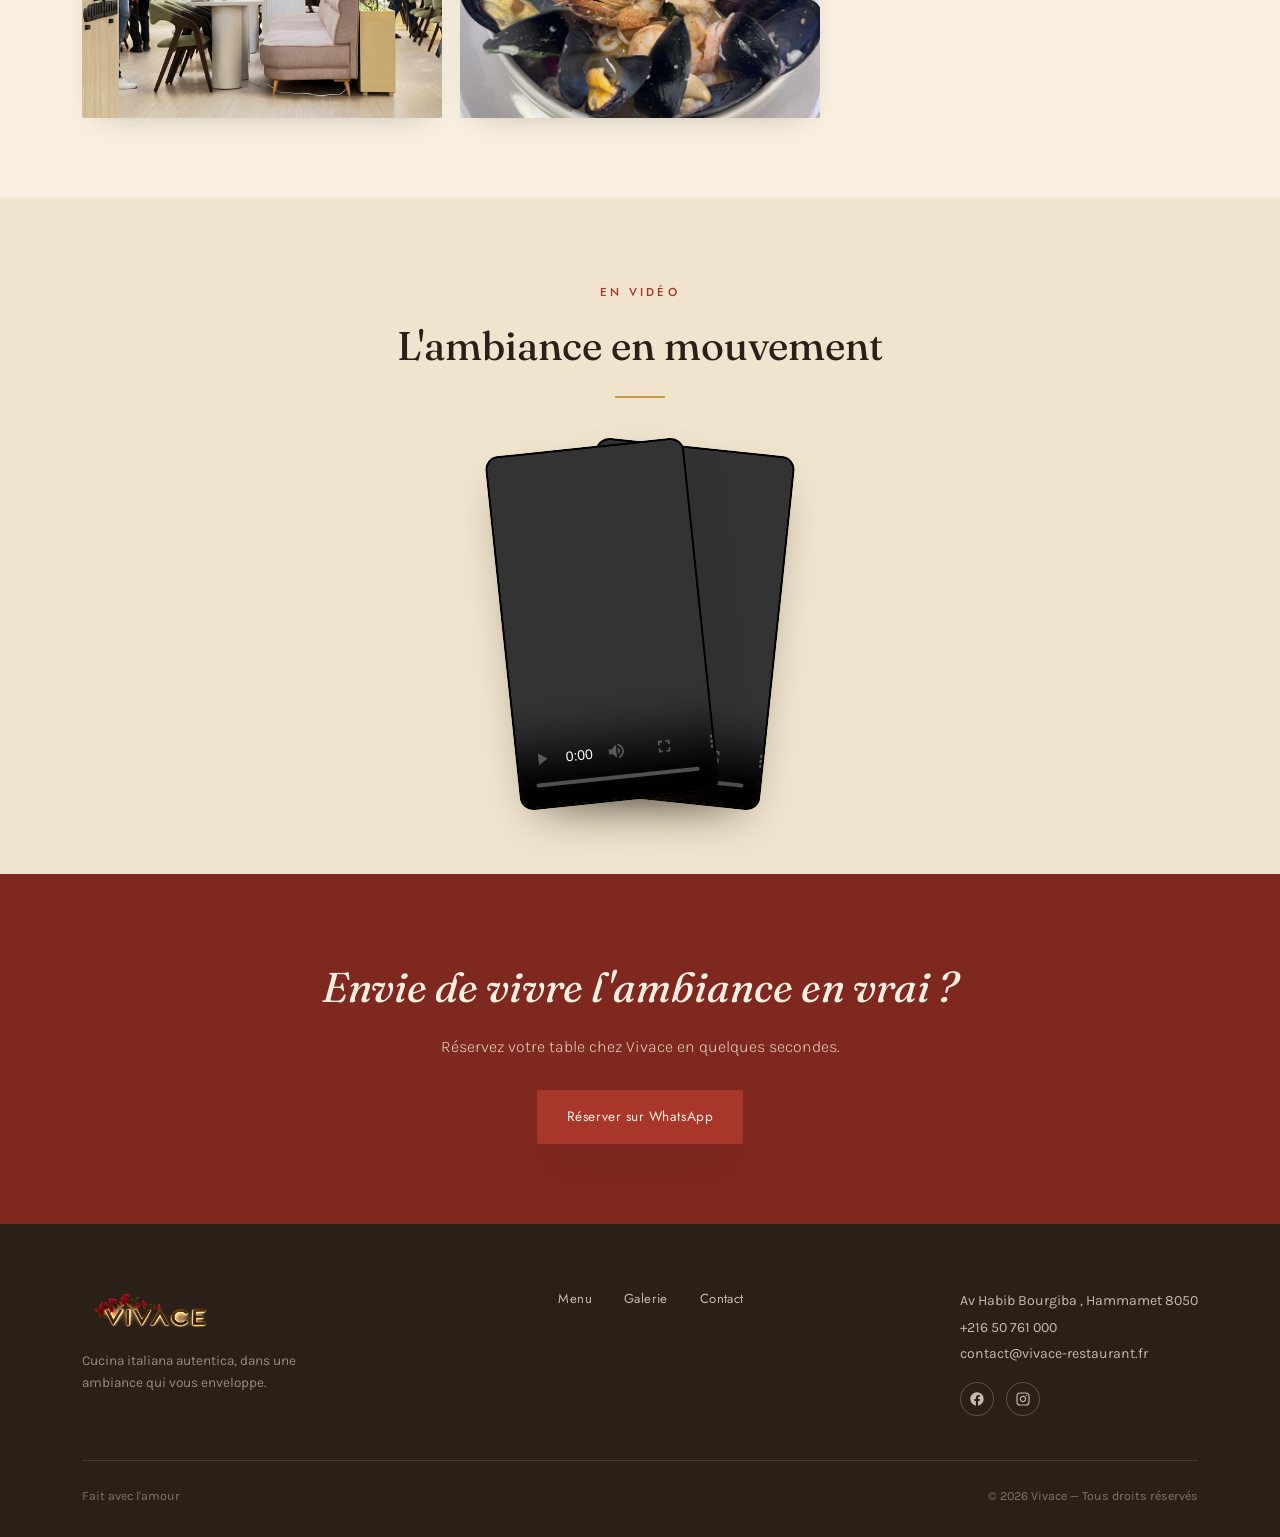
==== commit e370ac0d: "Update galerie.html" ====
--- a/galerie.html
+++ b/galerie.html
@@ -45,7 +45,6 @@
       <div class="g-item"><img src="photo8.jpg" alt="Table en terrasse"></div>
       <div class="g-item"><img src="photo9.jpg" alt="Détail bar"></div>
       <div class="g-item"><img src="photo10.png" alt="Assiette dressée"></div>
-      <div class="g-item"><img src="photo 11.png" alt="Coin cosy"></div>
       <div class="g-item"><img src="photo12.jpg" alt="Verre de vin"></div>
     </div>
   </div>
@@ -107,7 +106,7 @@
       </div>
     </div>
     <div class="foot-bottom">
-      <span>Fait avec 🍝 à Paris</span>
+      <span>Fait avec l'amour</span>
       <span>© 2026 Vivace — Tous droits réservés</span>
     </div>
   </div>
@@ -127,4 +126,4 @@
 </script>
 
 </body>
-</html>+</html>
